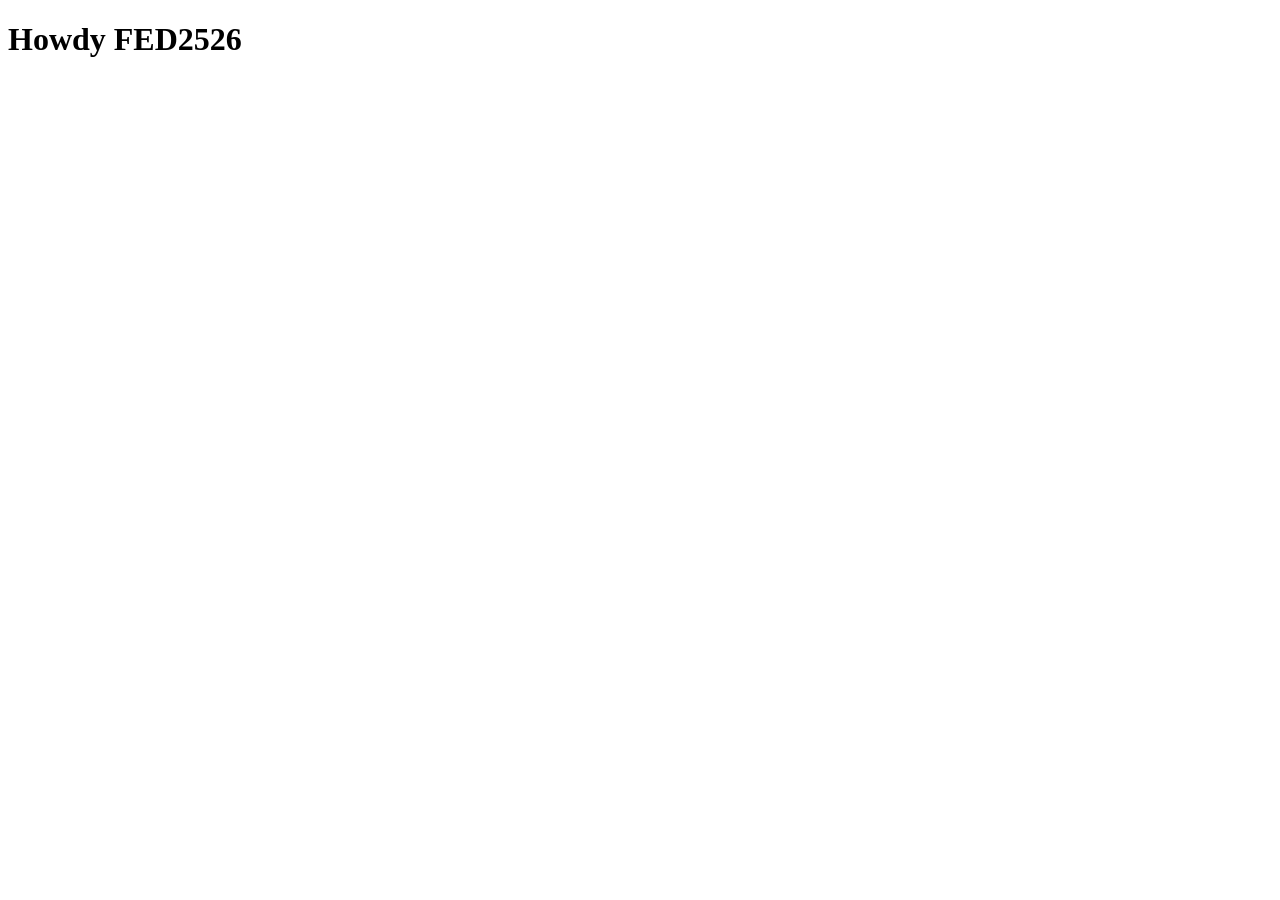
==== index.html @ cc8efeab "Add files via upload" ====
<!DOCTYPE html>
<html lang="nl">
	
<head>
	<meta charset="UTF-8">
	<meta name="author" content="jouw naam">
	<meta name="viewport" content="width=device-width, initial-scale=1">
	
	<title>Howdy FED2526</title>

	<link href="styles/style.css" rel="stylesheet">

	<link rel="icon" type="image/svg+xml" href="images/favicon.svg">
</head>

<body>
	<h1>Howdy FED2526</h1>

	<script defer src="scripts/script.js"></script>
</body>
	
</html>
---- styles/style.css ----
/**************/
/* CSS REMEDY */
/**************/
*, *::after, *::before {
  box-sizing:border-box;  
}






/*********************/
/* CUSTOM PROPERTIES */
/*********************/
:root {
	/* startje */
	--color-text:#111;
	--color-background:#eee;
}





/****************/
/* JOUW STYLING */
/****************/

/* jouw code */
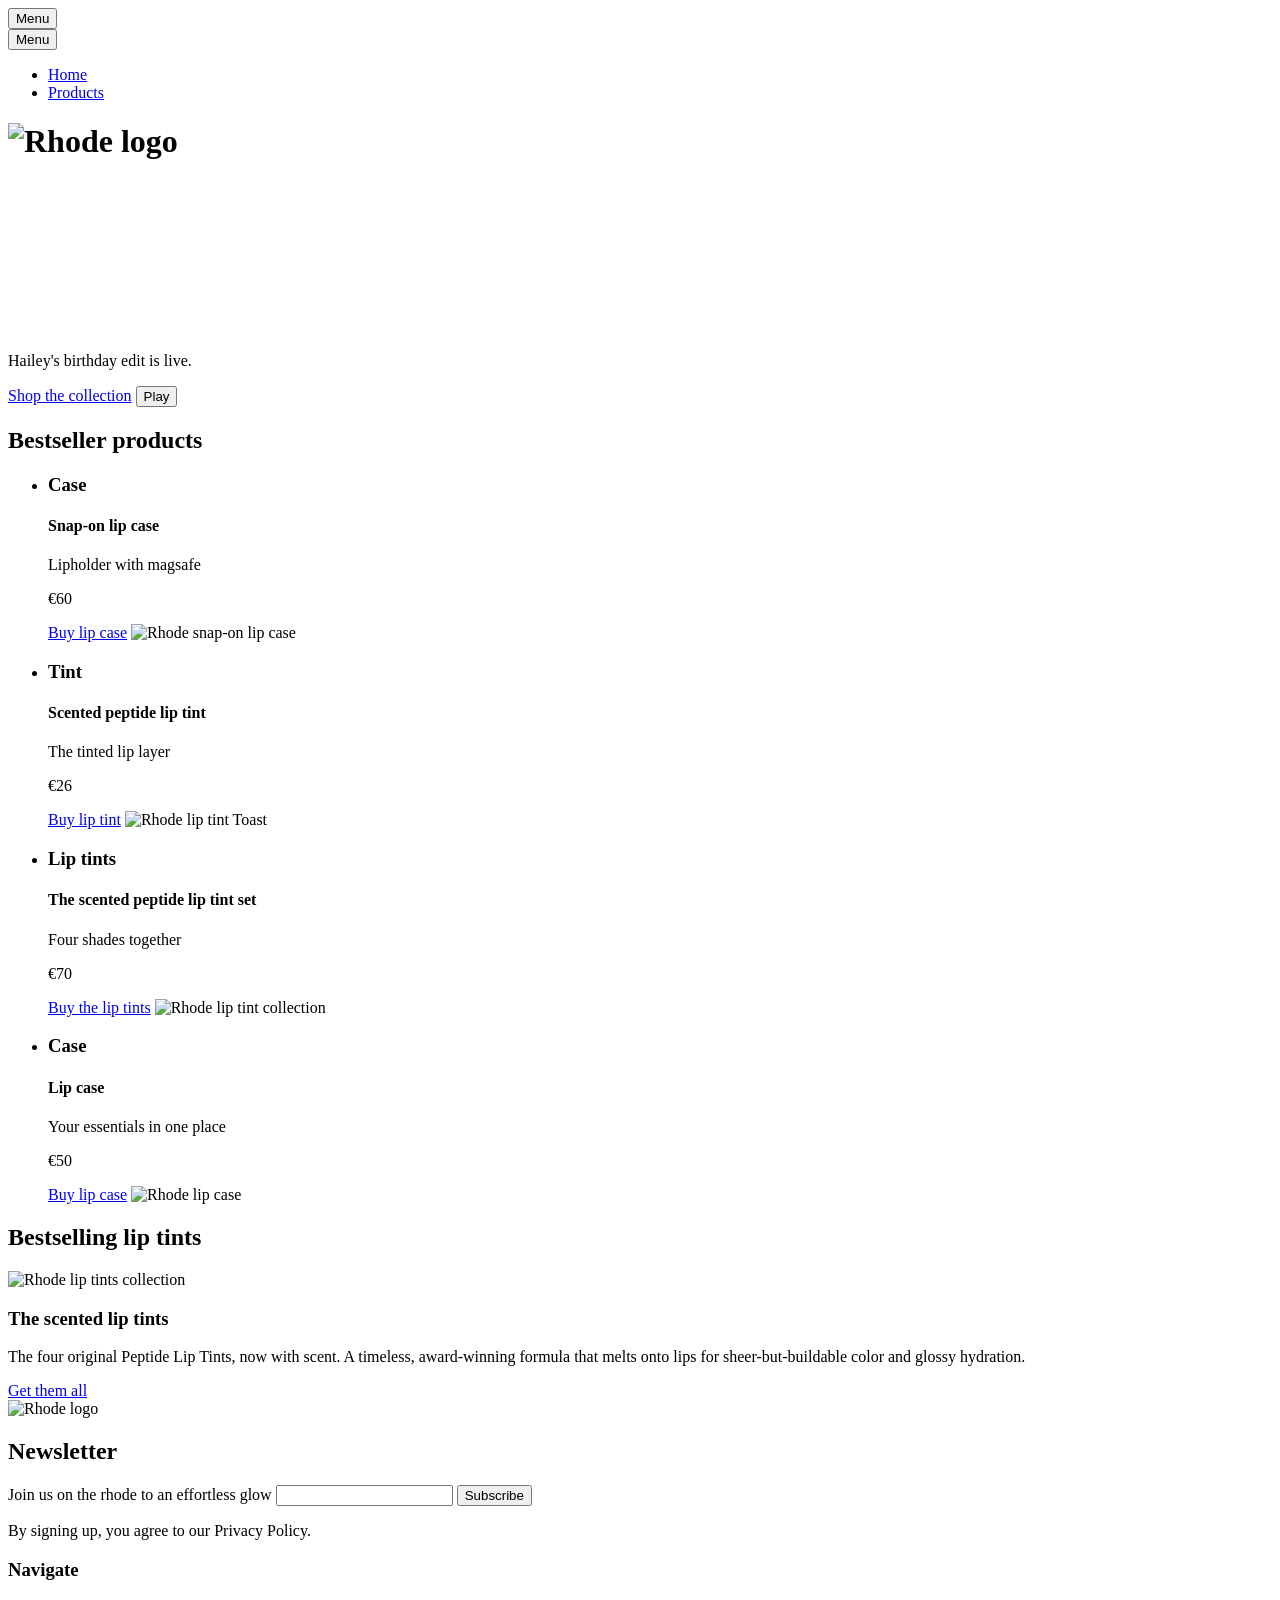
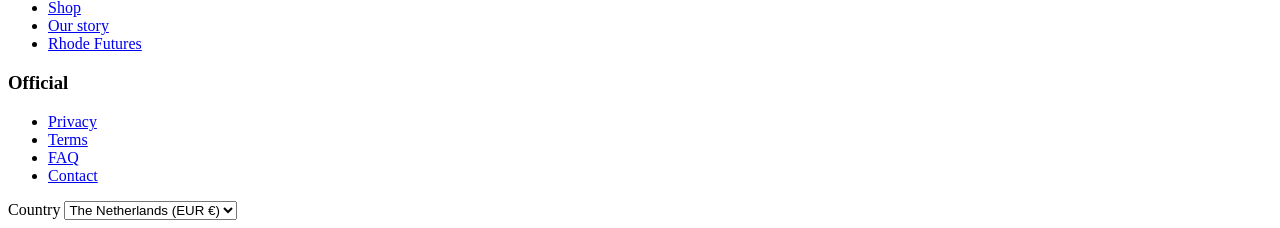
==== commit 54668e0a: "Add files via upload" ====
--- a/index.html
+++ b/index.html
@@ -1,22 +1,141 @@
 <!DOCTYPE html>
-<html lang="nl">
-	
+<html lang="en">
+
 <head>
-	<meta charset="UTF-8">
-	<meta name="author" content="jouw naam">
-	<meta name="viewport" content="width=device-width, initial-scale=1">
-	
-	<title>Howdy FED2526</title>
-
-	<link href="styles/style.css" rel="stylesheet">
-
-	<link rel="icon" type="image/svg+xml" href="images/favicon.svg">
+    <meta charset="UTF-8">
+    <meta name="viewport" content="width=device-width, initial-scale=1.0">
+    <title>Rhode</title>
+    <link rel="stylesheet" href="style.css">
 </head>
 
-<body>
-	<h1>Howdy FED2526</h1>
+<body class="home">
+    <header>
+        <!-- De open button -->
+        <button aria-hidden="true">Menu</button>
+        <nav>
+            <!-- De sluit button -->
+            <button aria-hidden="true">Menu</button>
+            <ul>
+                <li><a href="index.html">Home</a></li>
+                <li><a href="products.html">Products</a></li>
+            </ul>
+        </nav>
+        <h1>
+            <img src="images/logohead.jpeg" alt="Rhode logo">
+        </h1>
 
-	<script defer src="scripts/script.js"></script>
+    </header>
+
+    <main>
+        <section>
+           
+        <video>
+            <source src="images/promo.mp4" type="video/mp4">
+        </video>
+        <p>Hailey's birthday edit is live.</p>
+        <a href="products.html">Shop the collection</a>
+        <button>Play</button>
+        </section>
+
+        <section>
+            <!-- // Visually hidden maken -->
+            <h2>Bestseller products</h2>
+
+            <ul>
+                <li>
+                    <h3>Case</h3>
+                    <h4>Snap-on lip case</h4>
+                    <p>Lipholder with magsafe</p>
+                    <p>€60</p>
+                    <a href="products.html">Buy lip case</a>
+                    <img src="images/1-snaponcase.png" alt="Rhode snap-on lip case">
+                </li>
+
+                <li>
+                    <h3>Tint</h3>
+                    <h4>Scented peptide lip tint</h4>
+                    <p>The tinted lip layer</p>
+                    <p>€26</p>
+                    <a href="products.html">Buy lip tint</a>
+                    <img src="images/2-liptint.png" alt="Rhode lip tint Toast">
+                </li>
+
+                <li>
+                    <h3>Lip tints</h3>
+                    <h4>The scented peptide lip tint set</h4>
+                    <p>Four shades together</p>
+                    <p>€70</p>
+                    <a href="products.html">Buy the lip tints</a>
+                    <img src="images/3-liptintset.png" alt="Rhode lip tint collection">
+                </li>
+
+                <li>
+                    <h3>Case</h3>
+                    <h4>Lip case</h4>
+                    <p>Your essentials in one place</p>
+                    <p>€50</p>
+                    <a href="products.html">Buy lip case</a>
+                    <img src="images/4-case.png" alt="Rhode lip case">
+                </li>
+            </ul>
+        </section>
+
+        <section>
+            <!-- // Visually hidden maken -->
+            <h2>Bestselling lip tints</h2>
+
+            <img src="images/5-liptints.jpg" alt="Rhode lip tints collection">
+            <h3>The scented lip tints</h3>
+            <p>The four original Peptide Lip Tints, now with scent. A timeless, award-winning formula that melts onto
+                lips for sheer-but-buildable color and glossy hydration.</p>
+            <a href="products.html">Get them all</a>
+        </section>
+    </main>
+
+
+    <footer>
+        <img src="images/logofooter.png" alt="Rhode logo">
+
+        <section>
+            <!-- // Visually hidden maken -->
+            <h2>Newsletter</h2>
+            
+            <form>
+                <label for="join-us">Join us on the rhode to an effortless glow</label>
+                <input id="join-us" type="email">
+                <button>Subscribe</button>
+                <p>By signing up, you agree to our Privacy Policy.</p>
+            </form>
+
+            <nav>
+                <h3>Navigate</h3>
+                <ul>
+                    <li><a href="products.html">Shop</a></li>
+                    <li><a href="products.html">Our story</a></li>
+                    <li><a href="products.html">Rhode Futures</a></li>
+                </ul>
+
+                <h3>Official</h3>
+                <ul>
+                    <li><a href="products.html">Privacy</a></li>
+                    <li><a href="products.html">Terms</a></li>
+                    <li><a href="products.html">FAQ</a></li>
+                    <li><a href="products.html">Contact</a></li>
+                </ul>
+            </nav>
+
+        </section>
+
+        <label for="country">Country</label>
+        <select name="country">
+            <option value="nl"> The Netherlands (EUR €)</option>
+            <option value="de"> Germany (EUR €)</option>
+            <option value="uk"> United Kingdom (GBP £)</option>
+            <option value="us"> United States (USD $)</option>
+        </select>
+    </footer>
+<script src="script.js"></script>
+
 </body>
-	
-</html>
+
+</html>
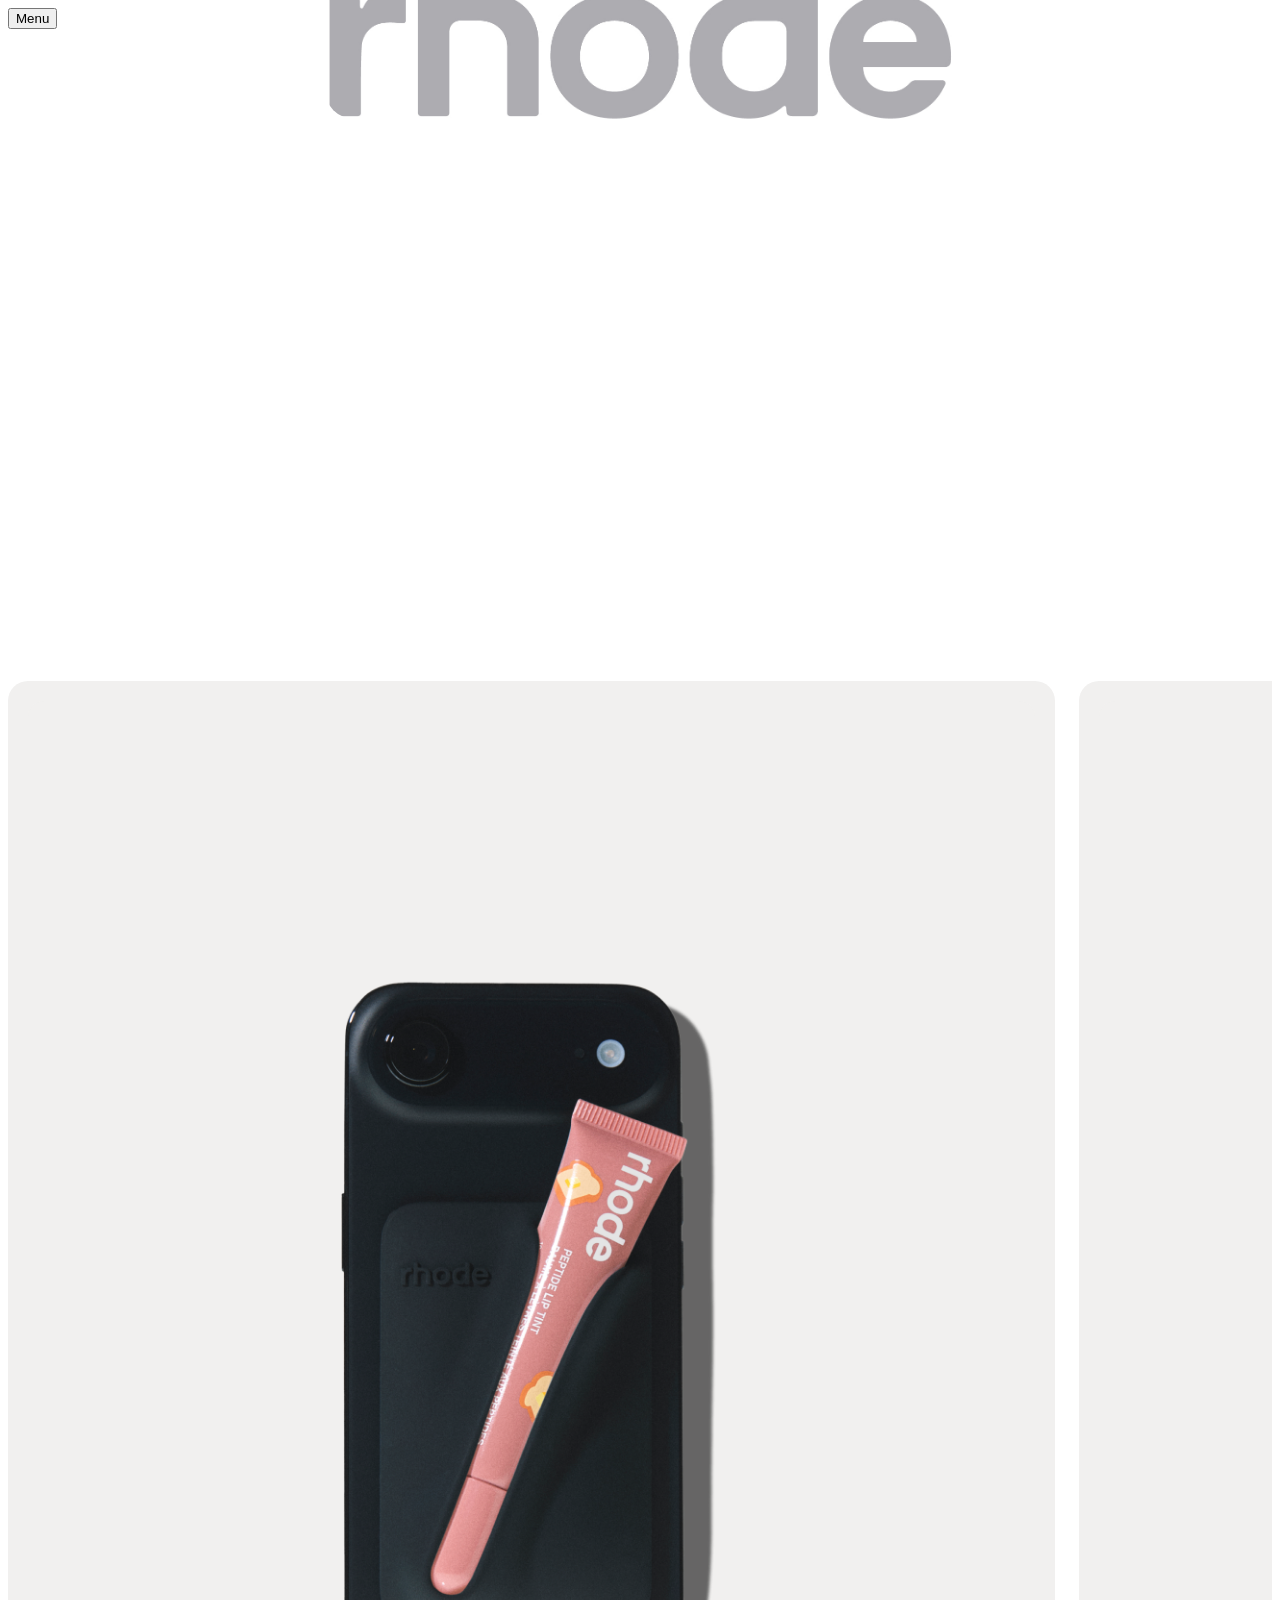
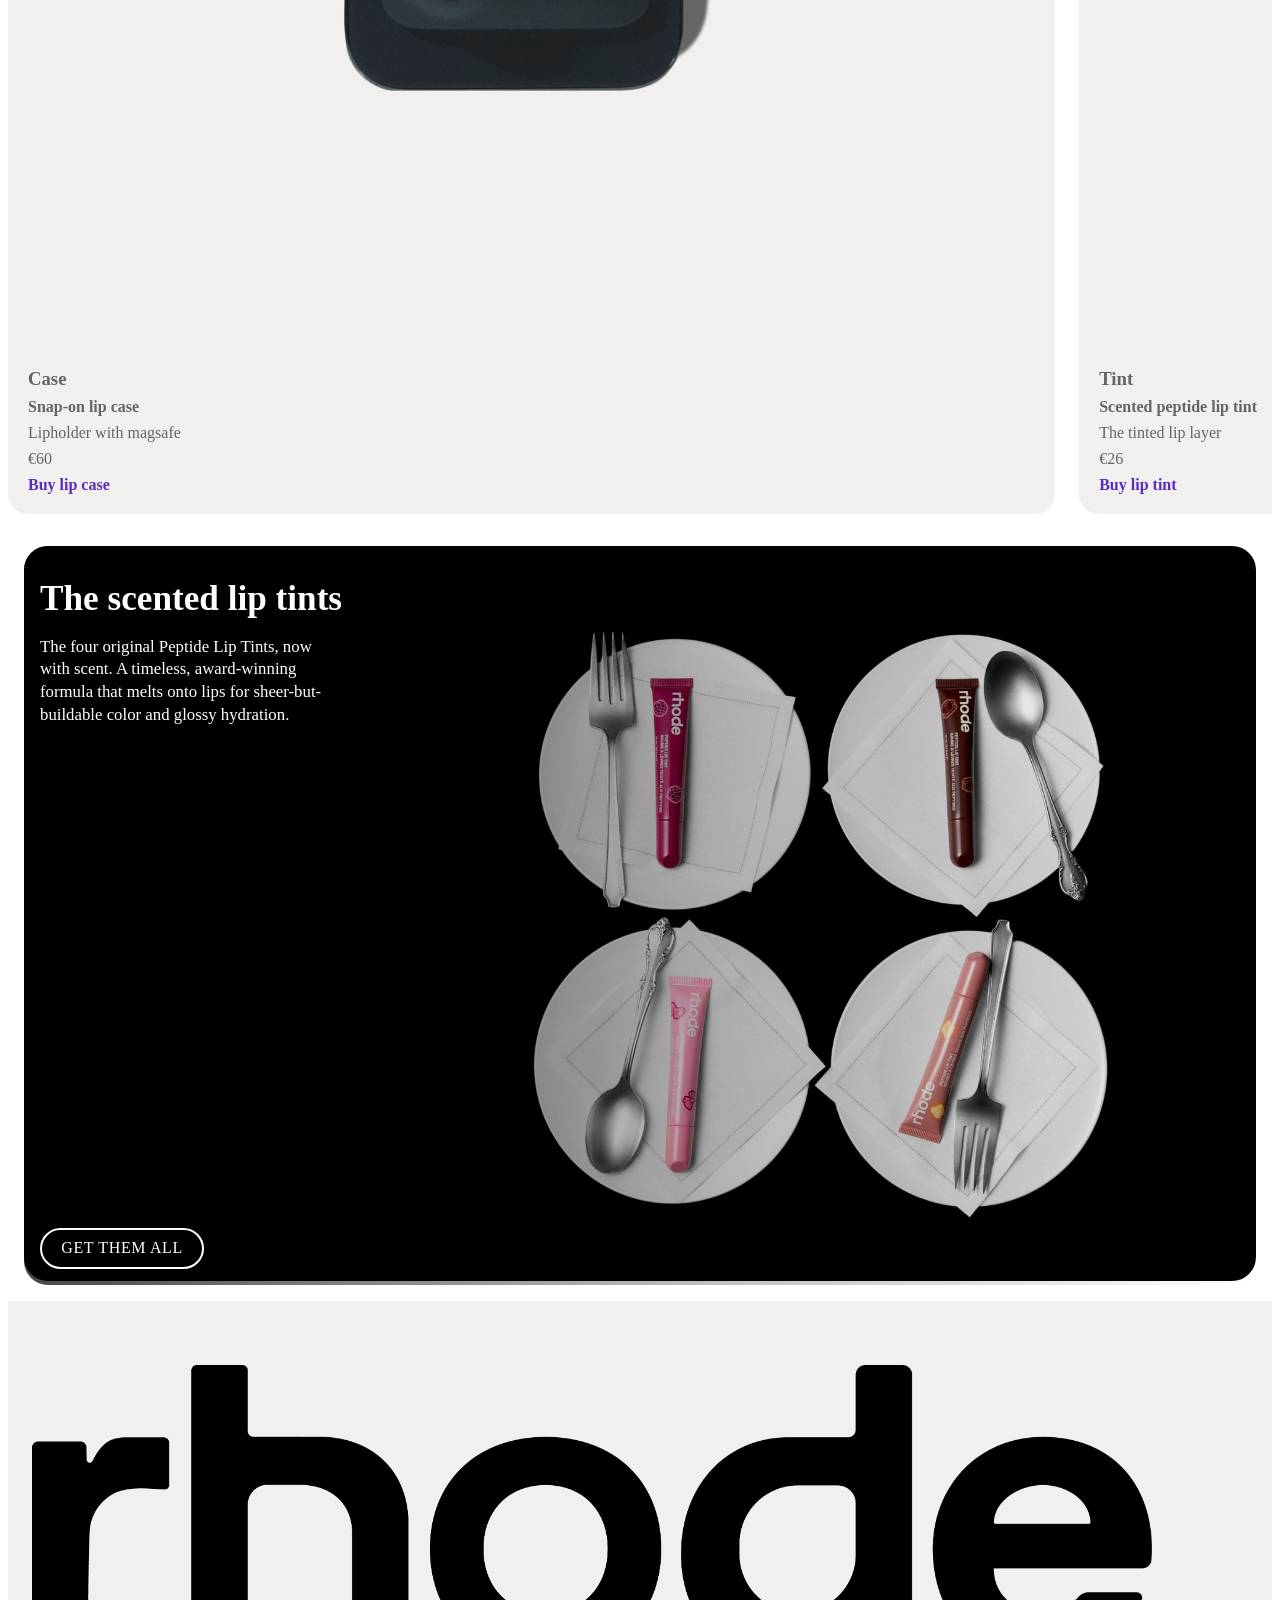
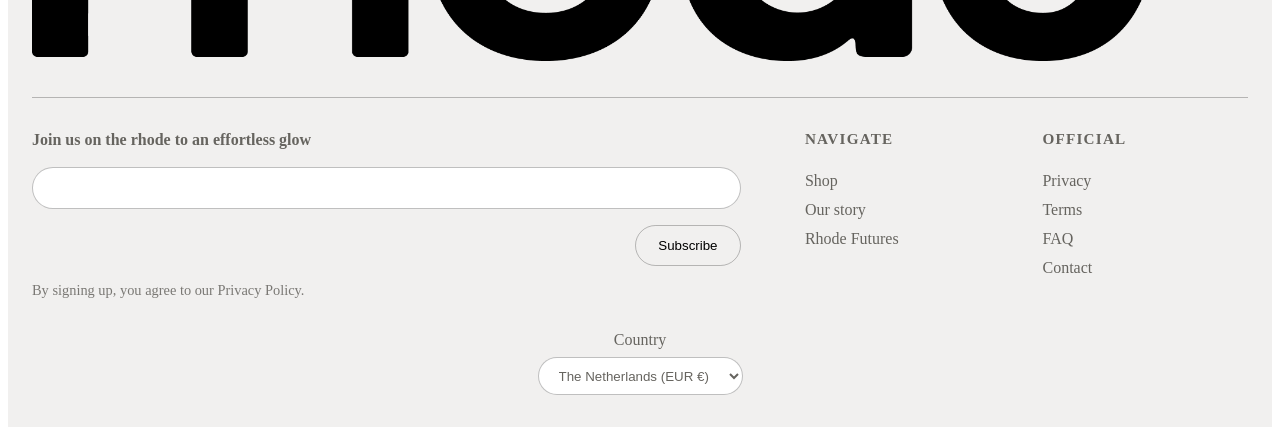
==== commit 07c474ec: "Add files via upload" ====
--- a/index.html
+++ b/index.html
@@ -5,7 +5,7 @@
     <meta charset="UTF-8">
     <meta name="viewport" content="width=device-width, initial-scale=1.0">
     <title>Rhode</title>
-    <link rel="stylesheet" href="style.css">
+    <link rel="stylesheet" href="styles/style.css">
 </head>
 
 <body class="home">
@@ -134,7 +134,7 @@
             <option value="us"> United States (USD $)</option>
         </select>
     </footer>
-<script src="script.js"></script>
+<script src="scripts/script.js"></script>
 
 </body>
 
--- a/styles/style.css
+++ b/styles/style.css
@@ -0,0 +1,631 @@
+/*********************/
+/* CUSTOM PROPERTIES */
+/*********************/
+
+@import url('https://fonts.googleapis.com/css2?family=Orbitron:wght@900&display=swap');
+@import url('https://fonts.googleapis.com/css2?family=Inter:ital,opsz,wght@0,14..32,100..900;1,14..32,100..900&display=swap');
+
+:root {
+  --wit:#FFFFFF;
+  --beige:#F1F0EF;
+  --antraciet:#66645F;
+  --bruin:#614135;
+}
+
+body {
+  color: var(--antraciet);
+  background-color: var(--wit);
+}
+
+h1, h2, h3 {
+  font-family: 'Orbitron';
+}
+
+p, a, li, label {
+  font-family: 'Inter';
+}
+
+a {
+  text-decoration: none;
+}
+
+li {
+  list-style: none;
+}
+
+img {
+  width: 100%;
+  border-radius: 1em;
+}
+
+video {
+  width: 100%;
+  border-radius: 1.5rem;
+  
+}
+
+/* Visually hidden H1 van product page en h2 alle pages */
+.products h1{
+  display: none;
+}
+
+h2 {
+  display: none;
+
+}
+
+
+/**************/
+/* CSS REMEDY */
+/**************/
+*, *::after, *::before {
+  box-sizing:border-box;  
+}
+
+/*********************/
+/* HEADER & NAVIGATIE */
+/*********************/
+
+/* header {
+  background-color: var(--beige);
+} */
+header {
+  position: relative;
+  display:flex;
+  justify-content:space-between;
+  align-items:center;
+  
+  position:sticky;
+  top: 0;
+  z-index: 1;
+}
+
+header h1  {
+  position: absolute;
+  
+  top: 50%;
+  left: 50%;
+  translate: -50% -50%;
+}
+
+header > button {
+  order: 10;
+}
+
+
+header nav li {
+  font-size: 0.9rem;
+  letter-spacing: 0.08rem;
+  text-transform: uppercase;
+}
+
+header nav a {
+  align-items: center;
+}
+
+/* MENU */
+
+header nav {
+  position: fixed;
+  left: 0;
+  right: 0;
+  top: 0;
+  bottom: 0;
+
+  translate: -100% 0%;
+  transition: translate .3s;
+
+  background-color: var(--beige);
+}
+
+nav.toonMenu {
+  translate: 0% 0%;
+}
+
+/***************/
+/* VIDEO (1) */
+/*************/
+.home main section:nth-of-type(1){
+  position: relative;
+  padding: 1rem;
+}
+
+/* video wrapper gedrag (zonder extra div in HTML) */
+.home main section:nth-of-type(1) video{
+  border-radius: 1.5rem;
+}
+
+/* overlay tekst op video */
+.home main section:nth-of-type(1) p{
+  position: absolute;
+  left: 2rem;
+  right: 2rem;
+  bottom: 4rem;
+
+  margin:0;
+  color: var(--wit);
+  text-transform: uppercase;
+  font-weight: 600;
+  letter-spacing: .02em;
+}
+
+/* overlay link */
+.home main section:nth-of-type(1) a{
+  position: absolute;
+  left: 2rem;
+  right: 2rem;
+  bottom: 2.6rem;
+
+  color: var(--wit);
+  text-transform: uppercase;
+  letter-spacing: .04em;
+  width: fit-content;
+}
+
+/* play button */
+.home main section:nth-of-type(1) button{
+  position: absolute;
+  right: 2rem;
+  bottom: 2rem;
+
+  appearance:none;
+  border: 1px solid rgba(255,255,255,.85);
+  background: rgba(255,255,255,.15);
+  color: var(--wit);
+  border-radius: .25rem;
+  padding: .35rem .75rem;
+  cursor:pointer;
+  backdrop-filter: blur(.25rem);
+}
+
+/***************************/
+/* BESTSELLER PRODUCTS (2) */
+/***************************/
+.home main section:nth-of-type(2){
+  padding-bottom: 1rem;
+}
+
+.home main section:nth-of-type(2) ul{
+  display: grid;
+
+  /* 1 rij, horizontaal */
+  grid-auto-flow: column;
+  grid-auto-columns: 85%;
+
+  gap: 1.5rem;
+
+  overflow-x: auto;
+  scroll-snap-type: x mandatory;
+  -webkit-overflow-scrolling: touch;
+
+  padding: 0 1rem 1rem;
+  margin: 0;
+}
+
+/* scrollbar verbergen (optioneel) */
+.home main section:nth-of-type(2) ul::-webkit-scrollbar{
+  display:none;
+}
+.home main section:nth-of-type(2) ul{
+  scrollbar-width:none;
+}
+
+/* ✅ FIX: card layout -> flex (geen 1fr stretch) */
+.home main section:nth-of-type(2) li{
+  background: var(--beige);
+  border-radius: 1.25rem;
+  padding: 1.25rem;
+
+  display:flex;
+  flex-direction:column;
+  gap:.5rem;
+
+  scroll-snap-align: start;
+}
+
+/* afbeelding in jouw HTML staat als laatste -> wij zetten 'm bovenaan */
+.home main section:nth-of-type(2) li img{
+  order: -1;
+
+  width: 100%;
+  border-radius: 1rem;
+
+  aspect-ratio: 4 / 5;
+  object-fit: contain;
+
+  background: var(--beige);
+  padding: 1rem;
+}
+
+/* margins reset */
+.home main section:nth-of-type(2) li h3,
+.home main section:nth-of-type(2) li h4,
+.home main section:nth-of-type(2) li p,
+.home main section:nth-of-type(2) li a{
+  margin:0;
+}
+
+/* ✅ knop/link altijd onderaan (zonder leegte boven) */
+.home main section:nth-of-type(2) li a{
+  margin-top:auto;
+  color: #5a2bbf;
+  font-weight: 600;
+}
+
+/***************************/
+/* BESTSELLING LIP TINTS (3) */
+/***************************/
+.home main section:nth-of-type(3){
+  position: relative;
+  padding: 0 1rem 1rem;
+}
+
+/* Maak van de afbeelding echt een banner-kaart */
+.home main section:nth-of-type(3) > img{
+  border-radius: 1.5rem;
+  overflow: hidden;
+}
+
+/* Donkere overlay voor leesbaarheid (zonder HTML aan te passen) */
+.home main section:nth-of-type(3)::after{
+  content:"";
+  position:absolute;
+  left:1rem;
+  right:1rem;
+  top:0;
+  bottom:1rem;
+  border-radius: 1.5rem;
+  background: linear-gradient(90deg, rgba(0,0,0,.72) 0%, rgba(0,0,0,.25) 55%, rgba(0,0,0,0) 100%);
+  pointer-events:none;
+}
+
+/* Alles wat op de banner ligt moet boven de overlay */
+.home main section:nth-of-type(3) h3,
+.home main section:nth-of-type(3) p,
+.home main section:nth-of-type(3) a{
+  position: absolute;
+  z-index: 2;
+  left: 2rem;
+  right: 2rem;     /* ✅ voorkomt dat tekst te breed wordt */
+  margin: 0;
+  color: var(--wit);
+}
+
+/* ✅ zet tekst op basis van TOP i.p.v. bottom -> geen overlap */
+.home main section:nth-of-type(3) h3{
+  top: 2.2rem;
+  font-size: clamp(1.4rem, 5vw, 2.2rem);
+  line-height: 1.05;
+  max-width: 18ch;
+}
+
+.home main section:nth-of-type(3) p{
+  top: 5.6rem;  /* afgestemd op h3 hoogte */
+  font-size: clamp(.95rem, 3.2vw, 1.05rem);
+  line-height: 1.35;
+  max-width: 36ch;
+}
+
+.home main section:nth-of-type(3) a{
+  bottom: 2rem;
+  left: 2rem;
+  right: auto;
+
+  padding: .6rem 1.2rem;
+  border: 2px solid var(--wit);
+  border-radius: 999px;
+
+  color: var(--wit);
+  text-transform: uppercase;
+  letter-spacing: .04em;
+}
+
+/* Surface plane: hover (desktop) + focus (toetsenbord) */
+.home main section:nth-of-type(3) a:hover,
+.home main section:nth-of-type(3) a:focus-visible{
+  background: rgba(255,255,255,.15);
+  outline: none;
+}
+
+
+/**********/
+/* FOOTER */
+/**********/
+footer{
+  background: var(--beige);
+  padding: 4rem 1.5rem 2rem;
+  color: var(--antraciet);
+}
+
+/* logo */
+footer > img{
+  width: min(100%, 70rem);
+  margin-inline: auto;
+  margin-bottom: 2rem;
+  border-radius: 0;
+}
+
+/* inhoud */
+footer > section{
+  border-top: 1px solid rgba(0,0,0,.25);
+  padding-top: 2rem;
+
+  display: grid;
+  grid-template-columns: 1fr;
+  gap: 2rem;
+  align-items: start;
+}
+
+/* nieuwsbrief */
+footer form{
+  display: grid;
+  gap: 1rem;
+}
+
+footer form label{
+  margin: 0;
+  font-weight: 600;
+  line-height: 1.3;
+  justify-self: start;
+  text-align: left;
+}
+
+footer form input{
+  width: 100%;
+  padding: .8rem 1rem;
+  border-radius: 999px;
+  border: 1px solid rgba(0,0,0,.25);
+  background: var(--wit);
+}
+
+footer form button{
+  justify-self: start;
+  padding: .75rem 1.4rem;
+  border-radius: 999px;
+  border: 1px solid rgba(0,0,0,.25);
+  background: transparent;
+  cursor: pointer;
+}
+
+footer form p{
+  margin: 0;
+  font-size: .9rem;
+  opacity: .85;
+}
+
+/* 🔥 BELANGRIJK: footer nav reset (anders krijgt footer menu-overlay gedrag) */
+footer nav{
+  position: static;
+  inset: auto;
+  translate: none;
+  transform: none;
+  transition: none;
+  background: transparent;
+}
+
+/* footer nav layout */
+footer nav{
+  display: grid;
+  grid-template-columns: 1fr 1fr;
+  column-gap: 2rem;
+  row-gap: .75rem;
+  align-items: start;
+}
+
+footer nav h3{
+  margin: 0 0 .75rem;
+  text-transform: uppercase;
+  letter-spacing: .08em;
+  font-size: .95rem;
+}
+
+footer nav ul{
+  margin: 0;
+  padding: 0;
+}
+
+footer nav li{
+  margin: 0 0 .7rem;
+}
+
+footer nav a{
+  color: var(--antraciet);
+}
+
+/* plaatsing zodat h3+ul netjes onder elkaar blijven */
+footer nav h3:nth-of-type(1){ grid-column: 1; grid-row: 1; }
+footer nav ul:nth-of-type(1){ grid-column: 1; grid-row: 2; }
+footer nav h3:nth-of-type(2){ grid-column: 2; grid-row: 1; }
+footer nav ul:nth-of-type(2){ grid-column: 2; grid-row: 2; }
+
+/* country midden */
+footer > label{
+  display: block;
+  text-align: center;
+  margin-top: 2rem;
+  margin-bottom: .5rem;
+}
+
+footer > select{
+  display: block;
+  margin-inline: auto;
+  padding: .6rem 1rem;
+  border-radius: 999px;
+  border: 1px solid rgba(0,0,0,.25);
+  background: var(--wit);
+  color: var(--antraciet);
+}
+
+/* optioneel: footer iets ruimer op grotere schermen */
+@media (min-width: 48rem){
+  footer > section{
+    grid-template-columns: 1.6fr 1fr;
+    gap: 4rem;
+  }
+  footer form button{
+    justify-self: end;
+  }
+}
+
+
+
+
+
+/* ben hier nog mee bezig!! */
+/******************/
+/* PRODUCTS PAGE */
+/*****************/
+
+.products main > section:first-of-type{
+  display: grid;
+  grid-template-columns: 1.3fr 1fr;
+  gap: 4rem;
+  align-items: start;
+  margin: 0;
+}
+
+/* =============================== */
+/* LINKS: GALLERY */
+/* =============================== */
+
+.products main > section:first-of-type > ul{
+  display: grid;
+  grid-template-columns: 1fr 5.5rem;
+  grid-template-rows: repeat(5, 5.5rem);
+  gap: 1rem;
+
+  position: relative;
+  margin: 0;
+  padding: 0;
+}
+
+/* grote afbeelding plek */
+.products main > section:first-of-type > ul li:nth-child(1){
+  grid-column: 1;
+  grid-row: 1 / -1;
+  position: relative;
+  overflow: hidden;
+}
+
+/* thumbnails rechts */
+.products main > section:first-of-type > ul li:nth-child(2){ grid-column: 2; grid-row: 1; }
+.products main > section:first-of-type > ul li:nth-child(3){ grid-column: 2; grid-row: 2; }
+.products main > section:first-of-type > ul li:nth-child(4){ grid-column: 2; grid-row: 3; }
+.products main > section:first-of-type > ul li:nth-child(5){ grid-column: 2; grid-row: 4; }
+
+/* alle media */
+.products main > section:first-of-type > ul img,
+.products main > section:first-of-type > ul video{
+  width: 100%;
+  height: 100%;
+  object-fit: cover;
+  border-radius: 1.25rem;
+  display: block;
+}
+
+/* thumbnails klikbaar */
+.products main > section:first-of-type > ul li:nth-child(n+2){
+  cursor: pointer;
+}
+
+/* =============================== */
+/* :HAS() – TAB EFFECT (GEEN KNIPPER) */
+/* =============================== */
+
+/* basis: alleen eerste zichtbaar */
+.products main > section:first-of-type > ul li:nth-child(1) img,
+.products main > section:first-of-type > ul li:nth-child(1) video{
+  z-index: 1;
+}
+
+/* hover → toon image als overlay */
+.products main > section:first-of-type > ul li:nth-child(n+2) img,
+.products main > section:first-of-type > ul li:nth-child(n+2) video{
+  position: absolute;
+  inset: 0;
+  opacity: 0;
+  z-index: 2;
+  pointer-events: none;
+}
+
+/* THUMB 2 */
+.products main > section:first-of-type > ul:has(li:nth-child(2):hover)
+li:nth-child(2) img,
+.products main > section:first-of-type > ul:has(li:nth-child(2):hover)
+li:nth-child(2) video{
+  opacity: 1;
+}
+
+/* THUMB 3 */
+.products main > section:first-of-type > ul:has(li:nth-child(3):hover)
+li:nth-child(3) img,
+.products main > section:first-of-type > ul:has(li:nth-child(3):hover)
+li:nth-child(3) video{
+  opacity: 1;
+}
+
+/* THUMB 4 */
+.products main > section:first-of-type > ul:has(li:nth-child(4):hover)
+li:nth-child(4) img,
+.products main > section:first-of-type > ul:has(li:nth-child(4):hover)
+li:nth-child(4) video{
+  opacity: 1;
+}
+
+/* THUMB 5 */
+.products main > section:first-of-type > ul:has(li:nth-child(5):hover)
+li:nth-child(5) img,
+.products main > section:first-of-type > ul:has(li:nth-child(5):hover)
+li:nth-child(5) video{
+  opacity: 1;
+}
+
+/* =============================== */
+/* RECHTS: INFO */
+/* =============================== */
+
+.products main > section:first-of-type > section{
+  background: var(--beige);
+  padding: 2.5rem;
+  border-radius: 1.75rem;
+
+  display: grid;
+  gap: 1.25rem;
+}
+
+/* titel */
+.products main > section:first-of-type > section h2{
+  display: block;
+  font-size: 2rem;
+  margin: 0;
+}
+
+/* subtitel */
+.products main > section:first-of-type > section p:first-of-type{
+  font-weight: 600;
+  margin: 0;
+}
+
+/* tekst */
+.products main > section:first-of-type > section p{
+  margin: 0;
+  max-width: 40ch;
+}
+
+/* select */
+.products main > section:first-of-type select{
+  padding: .75rem 1rem;
+  border-radius: 999px;
+  border: 1px solid rgba(0,0,0,.2);
+}
+
+/* koopknop */
+.products main > section:first-of-type button{
+  padding: .9rem 1.5rem;
+  border-radius: 999px;
+  border: none;
+  background: #e87b9a;
+  color: white;
+  font-weight: 600;
+  cursor: pointer;
+}
